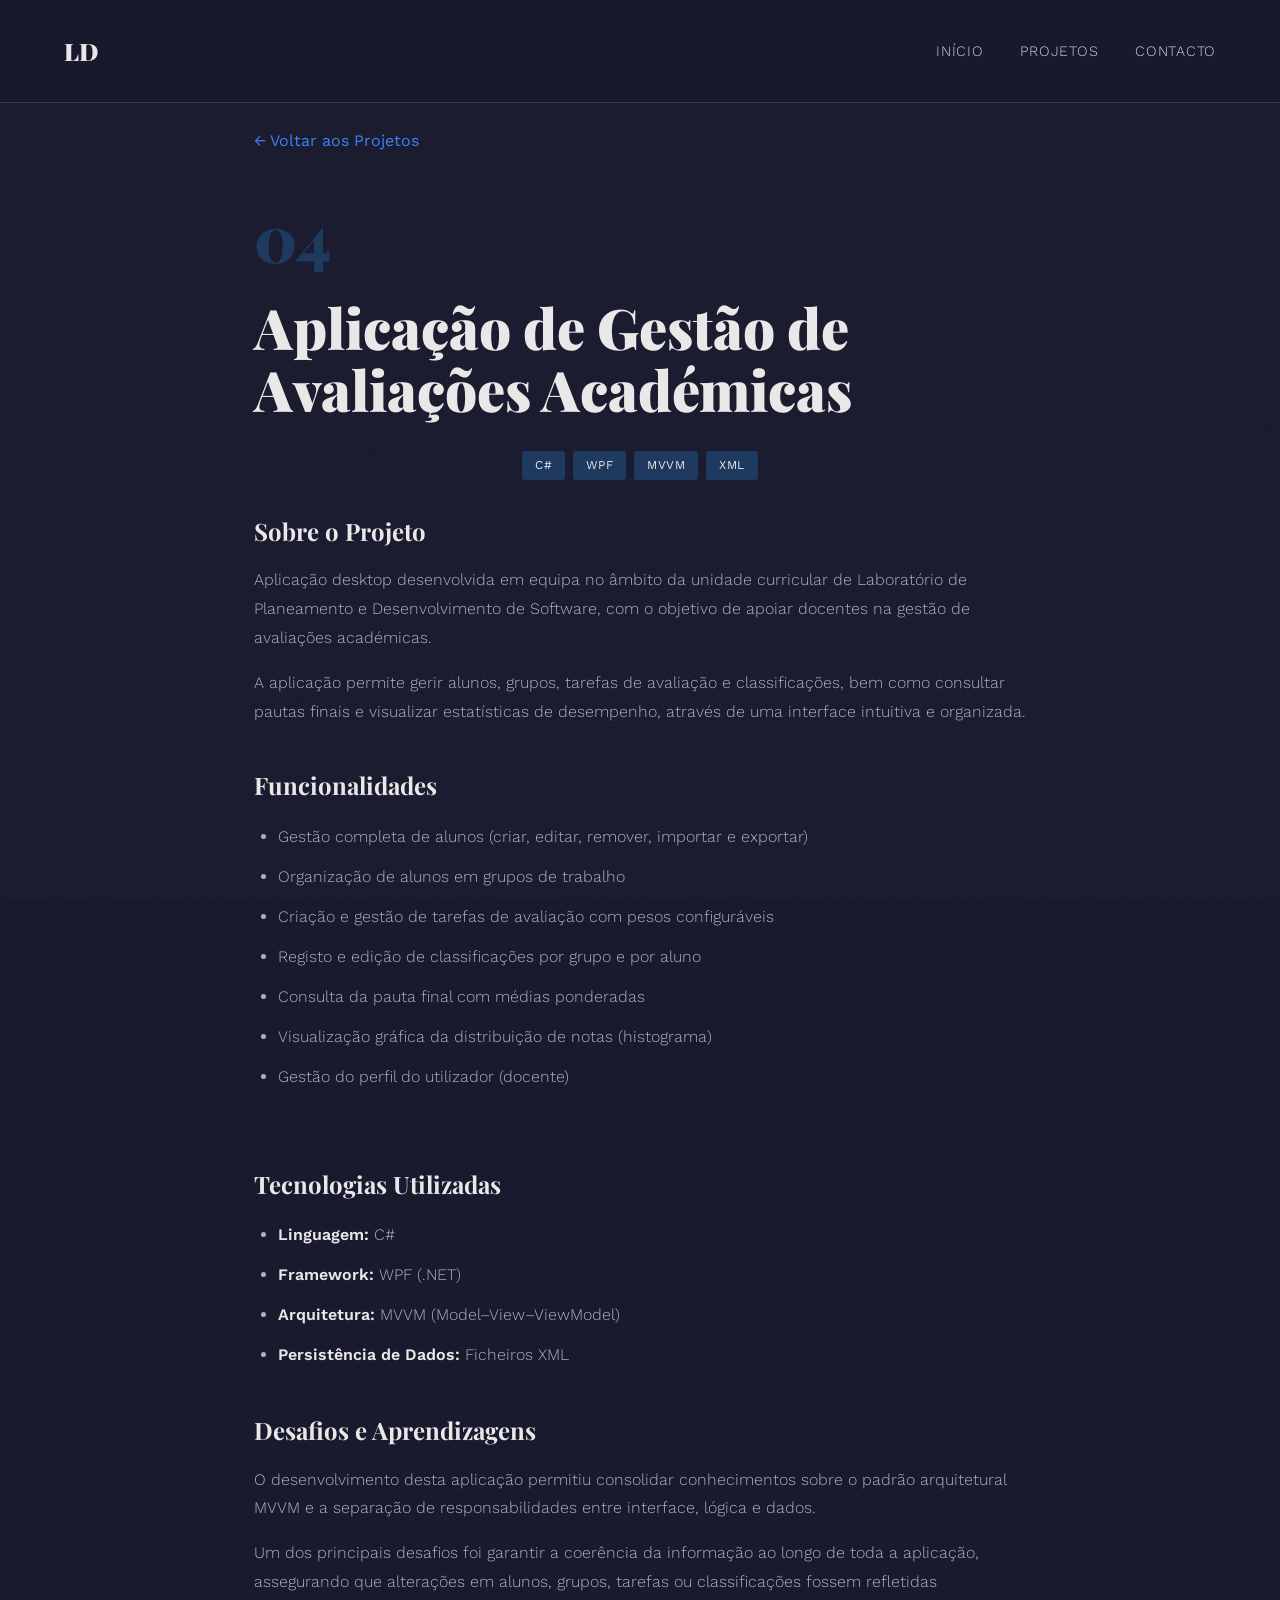
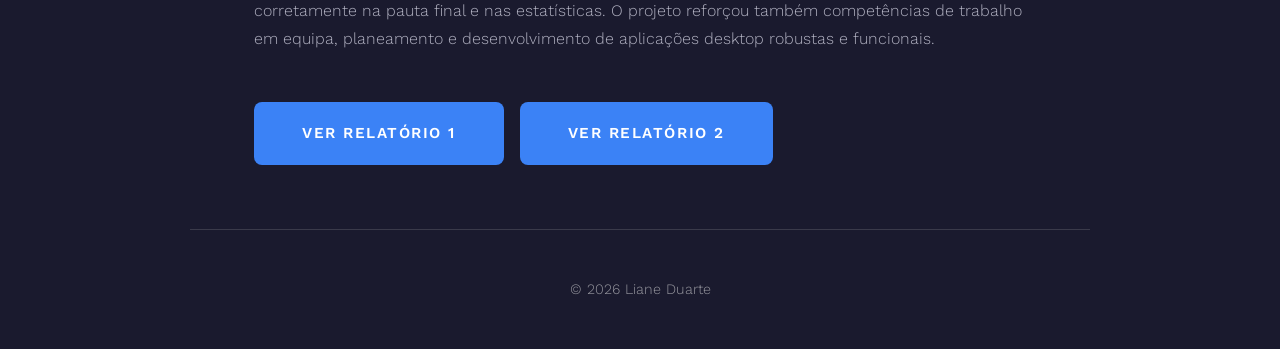
==== projetos/avaliacoes.html @ 5423fcf7 "atulizaçao" ====
<!DOCTYPE html>
<html lang="pt">
<head>
    <meta charset="UTF-8">
    <meta name="viewport" content="width=device-width, initial-scale=1.0">
    <title>Aplicação de Gestão de Avaliações Académicas | Liane Duarte</title>
    <link rel="icon" type="image/svg+xml" href="../assets/favicon.svg">
    <link rel="preconnect" href="https://fonts.googleapis.com">
    <link rel="preconnect" href="https://fonts.gstatic.com" crossorigin>
    <link href="https://fonts.googleapis.com/css2?family=Playfair+Display:wght@700;900&family=Work+Sans:wght@300;400;600&display=swap" rel="stylesheet">
    <link rel="stylesheet" href="../css/styles.css">
    <link rel="stylesheet" href="../css/projeto.css">
</head>
<body>
    <!-- Header -->
    <header class="scrolled">
        <a href="../index.html" class="logo">LD</a>
        <nav>
            <a href="../index.html">Início</a>
            <a href="../index.html#projetos">Projetos</a>
            <a href="../index.html#contacto">Contacto</a>
        </nav>
    </header>

    <!-- Project Detail -->
    <section class="project-detail">
        <a href="../index.html#projetos" class="back-link">← Voltar aos Projetos</a>

        <div class="project-header">
            <span class="project-number">04</span>
            <h1>Aplicação de Gestão de Avaliações Académicas</h1>
        </div>

        <div class="project-tags">
            <span class="tag">C#</span>
            <span class="tag">WPF</span>
            <span class="tag">MVVM</span>
            <span class="tag">XML</span>
        </div>

        <div class="project-content">
            <h2>Sobre o Projeto</h2>
            <p>Aplicação desktop desenvolvida em equipa no âmbito da unidade curricular de Laboratório de Planeamento e Desenvolvimento de Software, com o objetivo de apoiar docentes na gestão de avaliações académicas.</p>
            <p>A aplicação permite gerir alunos, grupos, tarefas de avaliação e classificações, bem como consultar pautas finais e visualizar estatísticas de desempenho, através de uma interface intuitiva e organizada.</p>

            <div class="project-image-hero">
                <img src="../assets/images/avaliacoes/avaliacoes-hero.png" alt="Dashboard da aplicação de avaliações" onerror="this.parentElement.style.display='none'">
            </div>

            <h2>Funcionalidades</h2>
            <ul>
                <li>Gestão completa de alunos (criar, editar, remover, importar e exportar)</li>
                <li>Organização de alunos em grupos de trabalho</li>
                <li>Criação e gestão de tarefas de avaliação com pesos configuráveis</li>
                <li>Registo e edição de classificações por grupo e por aluno</li>
                <li>Consulta da pauta final com médias ponderadas</li>
                <li>Visualização gráfica da distribuição de notas (histograma)</li>
                <li>Gestão do perfil do utilizador (docente)</li>
            </ul>

            <div class="project-gallery">
                <div class="gallery-item">
                    <img src="../assets/images/avaliacoes/avaliacoes-alunos.png" alt="Gestão de alunos" onerror="this.parentElement.style.display='none'">
                </div>
                <div class="gallery-item">
                    <img src="../assets/images/avaliacoes/avaliacoes-tarefas.png" alt="Gestão de tarefas" onerror="this.parentElement.style.display='none'">
                </div>
                <div class="gallery-item">
                    <img src="../assets/images/avaliacoes/avaliacoes-pauta.png" alt="Pauta final ou histograma" onerror="this.parentElement.style.display='none'">
                </div>
            </div>

            <h2>Tecnologias Utilizadas</h2>
            <ul>
                <li><strong>Linguagem:</strong> C#</li>
                <li><strong>Framework:</strong> WPF (.NET)</li>
                <li><strong>Arquitetura:</strong> MVVM (Model–View–ViewModel)</li>
                <li><strong>Persistência de Dados:</strong> Ficheiros XML</li>
            </ul>

            <h2>Desafios e Aprendizagens</h2>
            <p>O desenvolvimento desta aplicação permitiu consolidar conhecimentos sobre o padrão arquitetural MVVM e a separação de responsabilidades entre interface, lógica e dados.</p>
            <p>Um dos principais desafios foi garantir a coerência da informação ao longo de toda a aplicação, assegurando que alterações em alunos, grupos, tarefas ou classificações fossem refletidas corretamente na pauta final e nas estatísticas. O projeto reforçou também competências de trabalho em equipa, planeamento e desenvolvimento de aplicações desktop robustas e funcionais.</p>
        </div>

        <div class="project-links">
            <a href="../assets/pdf/Relatório1_AppDeGestãoDeAvaliações.pdf" class="cta-button" target="_blank" rel="noopener noreferrer">Ver Relatório 1</a>
            <a href="../assets/pdf/Relatório2_AppDeGestãoDeAvaliações.pdf" class="cta-button" target="_blank" rel="noopener noreferrer">Ver Relatório 2</a>
        </div>
    </section>

    <!-- Footer -->
    <footer>
        <p>© 2026 Liane Duarte</p>
    </footer>

    <script src="../js/script.js"></script>
</body>
</html>
---- css/styles.css ----
:root {
    --bg: #1a1a2e;
    --text: #e8e8e8;
    --text-secondary: #b0b0c0;
    --accent: #3b82f6;
    --accent-hover: #5a9aff;
    --accent-dim: #1e3a5f;
    --border: #3a3a4a;
    --card-bg: #16162a;
}

* {
    margin: 0;
    padding: 0;
    box-sizing: border-box;
}

body {
    font-family: 'Work Sans', sans-serif;
    background: var(--bg);
    color: var(--text);
    line-height: 1.6;
    overflow-x: hidden;
}

/* Fundo com efeito de grão */
body::before {
    content: '';
    position: fixed;
    top: 0;
    left: 0;
    width: 100%;
    height: 100%;
    opacity: 0.03;
    background-image: url("data:image/svg+xml,%3Csvg viewBox='0 0 400 400' xmlns='http://www.w3.org/2000/svg'%3E%3Cfilter id='noiseFilter'%3E%3CfeTurbulence type='fractalNoise' baseFrequency='0.9' numOctaves='4' /%3E%3C/filter%3E%3Crect width='100%25' height='100%25' filter='url(%23noiseFilter)' /%3E%3C/svg%3E");
    pointer-events: none;
    z-index: -1;
}

/* Header */
header {
    padding: 2rem 5%;
    display: flex;
    justify-content: space-between;
    align-items: center;
    border-bottom: 1px solid transparent;
    position: fixed;
    top: 0;
    left: 0;
    right: 0;
    background: transparent;
    backdrop-filter: none;
    z-index: 100;
    transition: all 0.3s ease;
}

header.scrolled {
    background: rgba(26, 26, 46, 0.95);
    backdrop-filter: blur(10px);
    border-bottom: 1px solid var(--border);
}

.logo {
    font-family: 'Playfair Display', serif;
    font-size: 1.5rem;
    font-weight: 900;
    letter-spacing: -0.02em;
    text-decoration: none;
    color: var(--text);
}

nav a {
    color: rgba(255, 255, 255, 0.8);
    text-decoration: none;
    margin-left: 2rem;
    font-size: 0.9rem;
    font-weight: 300;
    letter-spacing: 0.05em;
    text-transform: uppercase;
    transition: all 0.3s ease;
    position: relative;
}

nav a::after {
    content: '';
    position: absolute;
    bottom: -5px;
    left: 0;
    width: 0;
    height: 1px;
    background: var(--accent);
    transition: width 0.3s ease;
}

nav a:hover {
    color: var(--accent-hover);
}

nav a:hover::after {
    width: 100%;
}

/* Hero Section */
.hero {
    min-height: 100vh;
    display: flex;
    align-items: center;
    justify-content: space-between;
    padding: 8rem 5% 4rem 5%;
    position: relative;
    gap: 4rem;
}

.hero-image {
    position: absolute;
    right: 5%;
    top: 50%;
    transform: translateY(-50%);
    animation: pulse 4s ease-in-out infinite;
}

.hero-image img {
    width: 300px;
    height: 300px;
    border-radius: 50%;
    object-fit: cover;
    border: 3px solid var(--accent-dim);
    transition: border-color 0.4s ease;
}

.hero-image img:hover {
    border-color: var(--accent);
}

.hero-content {
    max-width: 800px;
    animation: fadeInUp 1s ease-out;
}

@keyframes fadeInUp {
    from {
        opacity: 0;
        transform: translateY(30px);
    }
    to {
        opacity: 1;
        transform: translateY(0);
    }
}

.hero h1 {
    font-family: 'Playfair Display', serif;
    font-size: clamp(3rem, 8vw, 7rem);
    font-weight: 900;
    line-height: 0.95;
    margin-bottom: 1rem;
    letter-spacing: -0.03em;
}

.hero h1 .highlight {
    color: var(--accent);
    font-style: italic;
}

.hero p {
    font-size: clamp(1.1rem, 2vw, 1.4rem);
    font-weight: 300;
    margin-bottom: 2rem;
    color: var(--text-secondary);
}

.cta-button {
    display: inline-block;
    padding: 1.2rem 3rem;
    background: var(--accent);
    color: #fff;
    text-decoration: none;
    font-weight: 600;
    border-radius: 8px;
    text-transform: uppercase;
    letter-spacing: 0.1em;
    font-size: 0.95rem;
    border: none;
    cursor: pointer;
}


@keyframes pulse {
    0%, 100% {
        transform: translateY(-50%) scale(1);
    }
    50% {
        transform: translateY(-50%) scale(1.05);
    }
}

/* Sections */
section {
    padding: 8rem 5%;
    border-bottom: 1px solid var(--border);
}

.section-title {
    font-family: 'Playfair Display', serif;
    font-size: clamp(2.5rem, 5vw, 4rem);
    font-weight: 900;
    margin-bottom: 3rem;
    letter-spacing: -0.02em;
    text-align: center;
}

/* About Section */
.about-content {
    max-width: 700px;
    font-size: 1.2rem;
    font-weight: 300;
    line-height: 1.8;
    text-align: center;
    margin: 0 auto;
}

.about-content p {
    margin-bottom: 1.5rem;
}

.skills {
    display: flex;
    flex-wrap: wrap;
    gap: 1rem;
    margin-top: 2rem;
    justify-content: center;
}

.about-content .cta-button {
    margin-top: 2rem;
}

.skill-tag {
    padding: 0.5rem 1.2rem;
    background: var(--card-bg);
    border: 1px solid var(--border);
    border-radius: 20px;
    font-size: 0.9rem;
    transition: all 0.3s ease;
}

.skill-tag:hover {
    border-color: var(--accent);
    transform: translateY(-2px);
}

/* Projects Grid */
.projects-grid {
    display: grid;
    grid-template-columns: repeat(auto-fit, minmax(350px, 1fr));
    gap: 2rem;
    margin-top: 3rem;
}

.project-card {
    background: var(--card-bg);
    border: 1px solid var(--border);
    padding: 2rem;
    transition: all 0.4s ease;
    position: relative;
    overflow: hidden;
    text-align: center;
    display: flex;
    flex-direction: column;
}

.project-card::before {
    content: '';
    position: absolute;
    top: 0;
    left: 0;
    width: 100%;
    height: 3px;
    background: var(--accent);
    transform: scaleX(0);
    transform-origin: left;
    transition: transform 0.4s ease;
}

.project-card:hover {
    transform: translateY(-5px);
    border-color: var(--accent-dim);
}

.project-card:hover::before {
    transform: scaleX(1);
}

.project-number {
    font-family: 'Playfair Display', serif;
    font-size: 3rem;
    font-weight: 900;
    color: var(--accent-dim);
    margin-bottom: 1rem;
}

.project-card h3 {
    font-size: 1.5rem;
    margin-bottom: 1rem;
    font-weight: 600;
    text-align: center;
}

.project-card p {
    font-weight: 300;
    margin-bottom: 1.5rem;
    color: var(--text-secondary);
}

.project-tags {
    display: flex;
    flex-wrap: wrap;
    gap: 0.5rem;
    margin-bottom: 1.5rem;
    justify-content: center;
}

.tag {
    font-size: 0.75rem;
    padding: 0.3rem 0.8rem;
    background: var(--accent-dim);
    border-radius: 3px;
    text-transform: uppercase;
    letter-spacing: 0.05em;
}

.project-link {
    color: var(--accent);
    text-decoration: none;
    font-weight: 600;
    display: inline-flex;
    align-items: center;
    gap: 0.5rem;
    transition: all 0.3s ease;
    margin-top: auto;
}

.project-link:hover {
    color: var(--accent-hover);
    gap: 1rem;
}

/* Contact Section */
.contact-content {
    max-width: 600px;
    text-align: center;
    margin: 0 auto;
}

.contact-content p {
    font-size: 1.2rem;
    font-weight: 300;
    margin-bottom: 2rem;
    color: var(--text-secondary);
}

.contact-links {
    display: flex;
    gap: 1.5rem;
    flex-wrap: wrap;
    justify-content: center;
}

.contact-link {
    display: flex;
    align-items: center;
    gap: 0.8rem;
    padding: 1rem 1.5rem;
    background: var(--card-bg);
    border: 1px solid var(--border);
    color: var(--text);
    text-decoration: none;
    transition: all 0.3s ease;
    font-weight: 400;
}

.contact-link:hover {
    border-color: var(--accent);
    transform: translateX(5px);
}

/* Footer */
footer {
    padding: 3rem 5%;
    text-align: center;
    font-size: 0.9rem;
    font-weight: 300;
    opacity: 0.6;
}

/* Responsive */
@media (max-width: 768px) {
    header {
        flex-direction: column;
        gap: 1rem;
    }

    nav a {
        margin-left: 1rem;
    }

    .hero {
        flex-direction: column;
        text-align: center;
    }

    .hero-image {
        position: relative;
        right: auto;
        top: auto;
        transform: none;
        animation: none;
        margin-top: 2rem;
    }

    .hero-image img {
        width: 200px;
        height: 200px;
    }

    .projects-grid {
        grid-template-columns: 1fr;
    }

    section {
        padding: 4rem 5%;
    }
}

/* Scroll reveal animation */
.reveal {
    opacity: 0;
    transform: translateY(30px);
    transition: all 0.8s ease;
}

.reveal.active {
    opacity: 1;
    transform: translateY(0);
}
---- css/projeto.css ----
/* Project Detail Page */
.project-detail {
    max-width: 900px;
    margin: 0 auto;
    padding: 8rem 5% 4rem 5%;
}

.back-link {
    display: inline-block;
    color: var(--accent);
    text-decoration: none;
    font-weight: 400;
    margin-bottom: 2rem;
    transition: color 0.3s ease;
}

.back-link:hover {
    color: var(--accent-hover);
}

.project-header {
    margin-bottom: 2rem;
}

.project-header .project-number {
    font-family: 'Playfair Display', serif;
    font-size: 4rem;
    font-weight: 900;
    color: var(--accent-dim);
    display: block;
    margin-bottom: 0.5rem;
}

.project-header h1 {
    font-family: 'Playfair Display', serif;
    font-size: clamp(2rem, 5vw, 3.5rem);
    font-weight: 900;
    color: var(--text);
    line-height: 1.1;
}

.project-detail .project-tags {
    margin-bottom: 2rem;
}

.project-image {
    margin-bottom: 3rem;
    border-radius: 8px;
    overflow: hidden;
    border: 1px solid var(--border);
}

.project-image img {
    width: 100%;
    height: auto;
    display: block;
}

.project-content {
    margin-bottom: 3rem;
}

.project-content h2 {
    font-family: 'Playfair Display', serif;
    font-size: 1.5rem;
    font-weight: 700;
    color: var(--text);
    margin-top: 2.5rem;
    margin-bottom: 1rem;
}

.project-content h2:first-child {
    margin-top: 0;
}

.project-content p {
    color: var(--text-secondary);
    font-weight: 300;
    line-height: 1.8;
    margin-bottom: 1rem;
}

.project-content ul {
    color: var(--text-secondary);
    font-weight: 300;
    line-height: 2;
    margin-left: 1.5rem;
}

.project-content li {
    margin-bottom: 0.5rem;
}

.project-content strong {
    color: var(--text);
    font-weight: 600;
}

.project-links {
    display: flex;
    gap: 1rem;
    flex-wrap: wrap;
}

.project-links .cta-button.secondary {
    background: transparent;
    border: 2px solid var(--accent);
    color: var(--accent);
}

.project-links .cta-button.secondary:hover {
    background: var(--accent);
    color: var(--bg);
}

/* Project Images */
.project-image-hero {
    margin: 2rem 0;
    display: flex;
    justify-content: center;
    align-items: center;
}

.project-image-hero img {
    max-width: 100%;
    max-height: 500px;
    width: auto;
    height: auto;
    display: block;
    object-fit: contain;
    border-radius: 8px;
    box-shadow: 0 10px 30px rgba(0, 0, 0, 0.5);
}

/* Project Gallery Grid */
.project-gallery {
    display: grid;
    grid-template-columns: repeat(3, 1fr);
    gap: 1rem;
    margin: 2rem 0;
}

.gallery-item {
    height: 300px;
    display: flex;
    justify-content: center;
    align-items: center;
}

.gallery-item img {
    max-width: 100%;
    max-height: 100%;
    width: auto;
    height: auto;
    object-fit: contain;
    display: block;
    border-radius: 8px;
    box-shadow: 0 5px 15px rgba(0, 0, 0, 0.4);
    transition: transform 0.3s ease, box-shadow 0.3s ease;
}

.gallery-item:hover img {
    transform: translateY(-4px);
    box-shadow: 0 10px 25px rgba(59, 130, 246, 0.3);
}

/* Responsive */
@media (max-width: 768px) {
    .project-detail {
        padding: 6rem 5% 3rem 5%;
    }

    .project-header .project-number {
        font-size: 3rem;
    }

    .project-gallery {
        grid-template-columns: 1fr;
    }
}
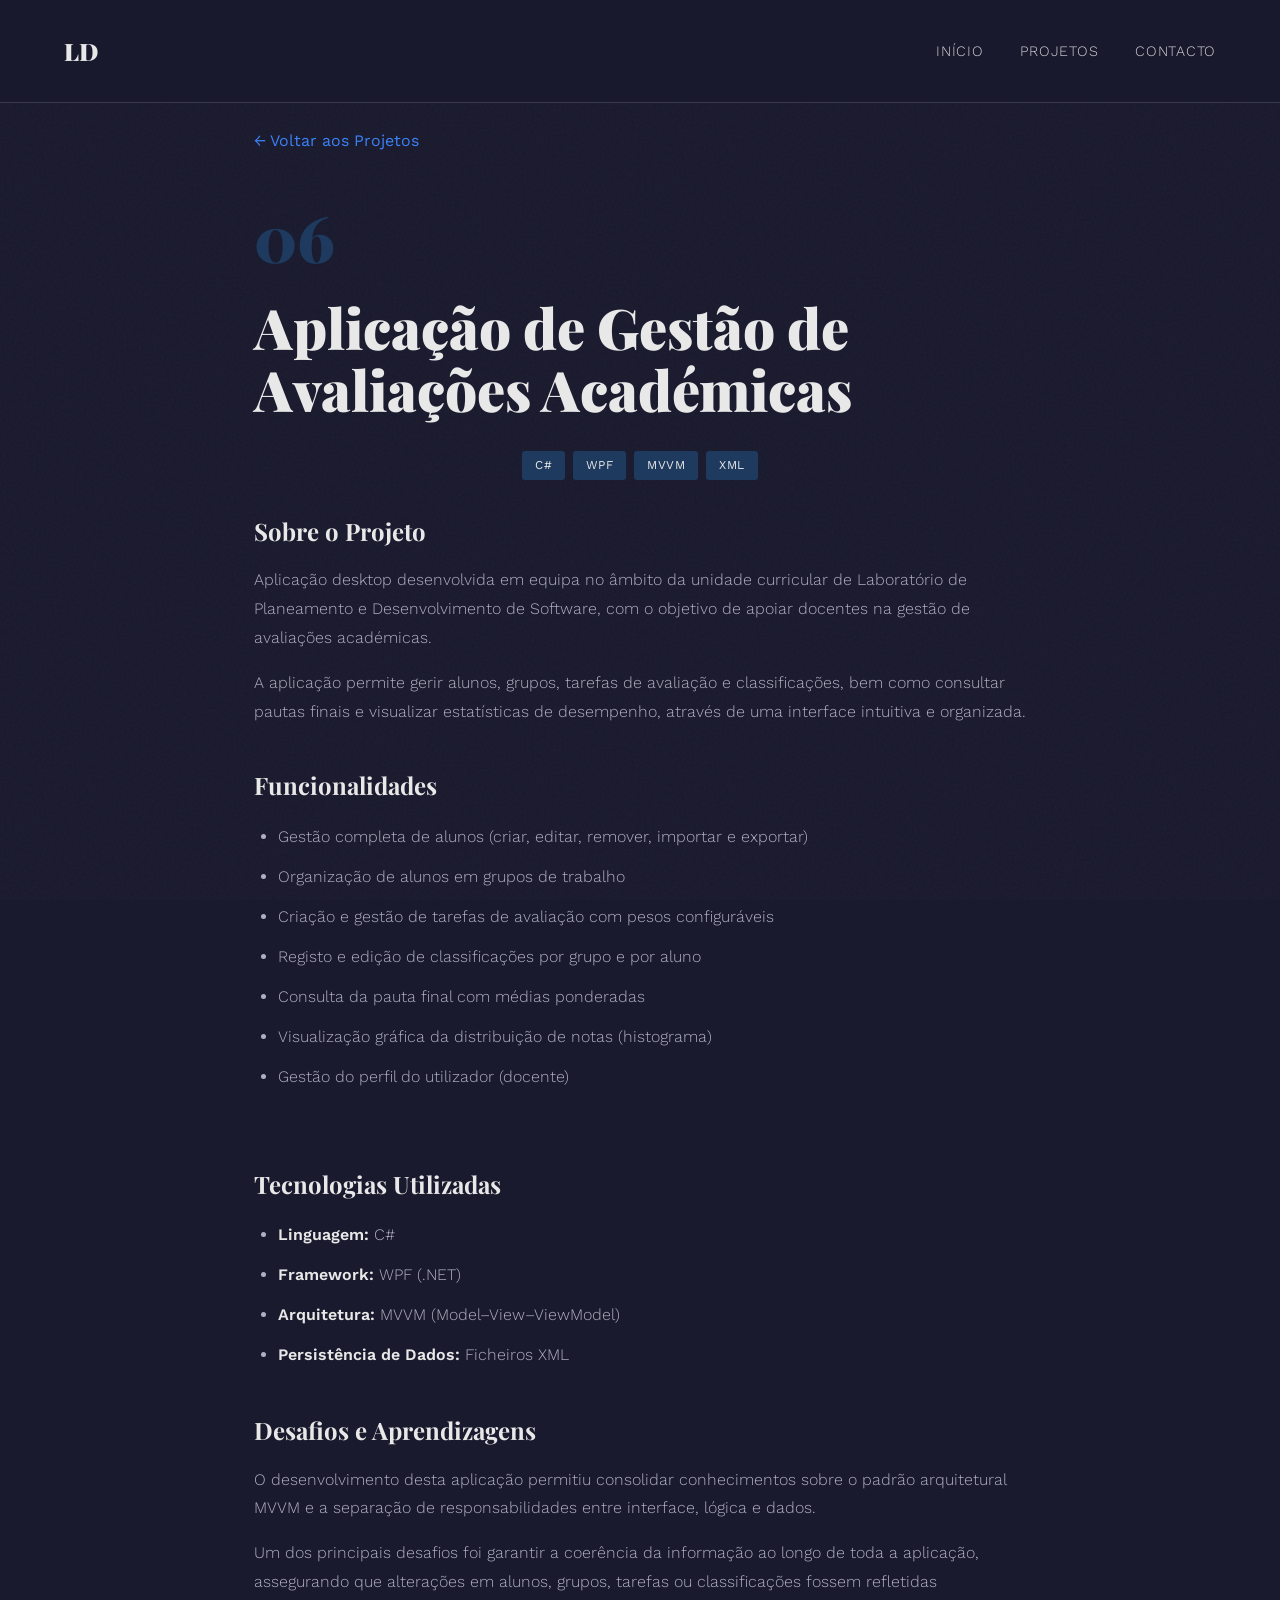
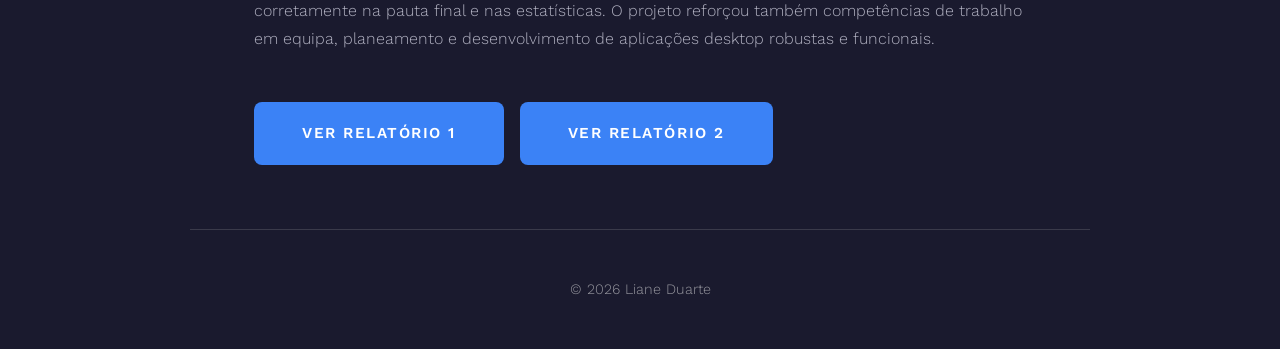
==== commit 0197a042: "atual_curriculo" ====
--- a/projetos/avaliacoes.html
+++ b/projetos/avaliacoes.html
@@ -27,7 +27,7 @@
         <a href="../index.html#projetos" class="back-link">← Voltar aos Projetos</a>
 
         <div class="project-header">
-            <span class="project-number">04</span>
+            <span class="project-number">06</span>
             <h1>Aplicação de Gestão de Avaliações Académicas</h1>
         </div>
 
